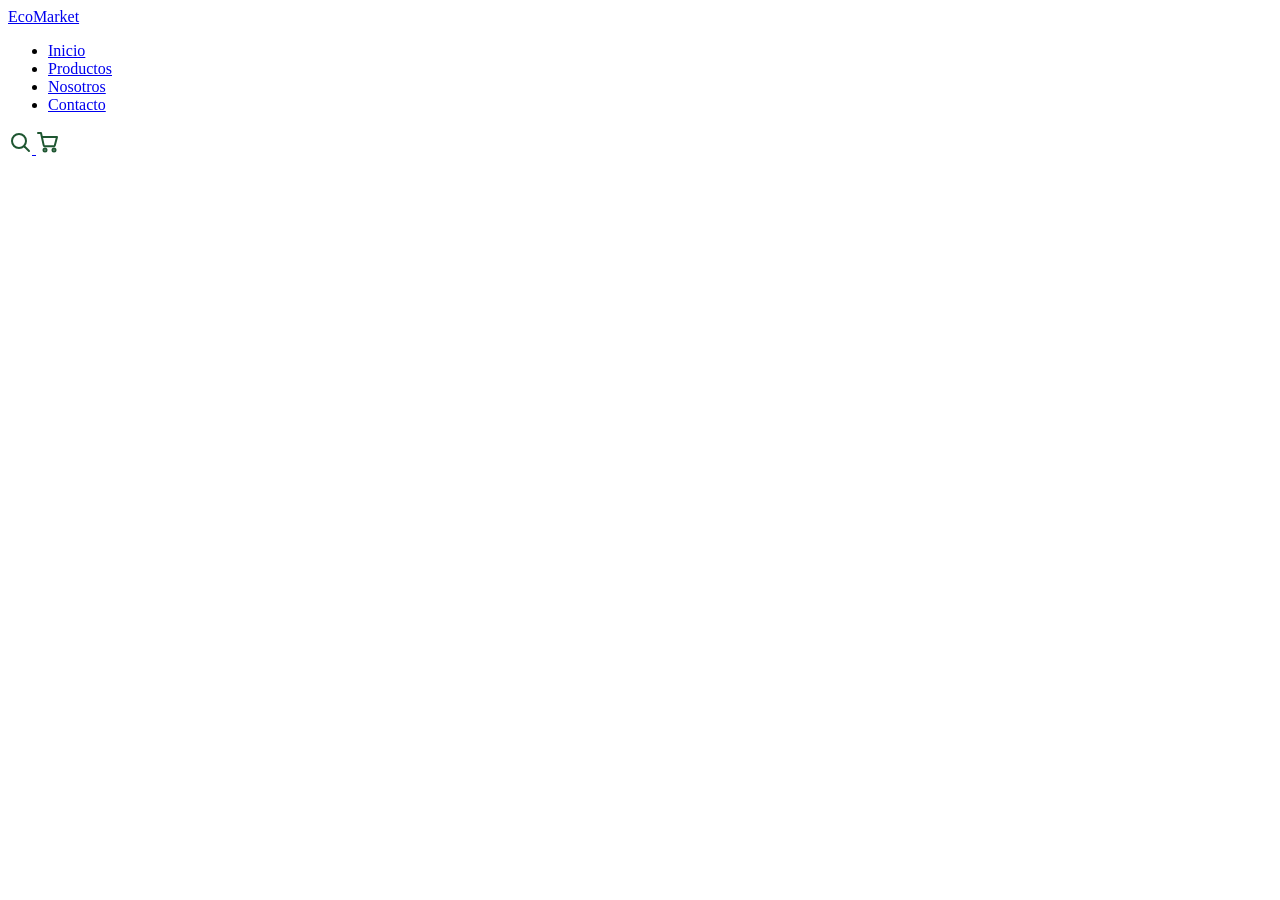
==== index.html @ 915c7585 "feat: estructura HTML del header" ====
<!DOCTYPE html>
<html lang="es">
<head>
    <meta charset="UTF-8">
    <meta name="viewport" content="width=device-width, initial-scale=1.0">
    <meta name="description" content="Tienda de productos sostenibles">
    <meta name="author" content="Juan Diego Velandia">
    <meta name="application-name" content="EcoMarket">
    <link rel="stylesheet" href="css/main.css">
    <link rel="stylesheet" href="css/layout.css">
    <title>EcoMarket | Compra responsable, vive sostenible</title>
    
</head>
<body>

    <header class="header">
    
        <a class="header__logo" href="index.html">EcoMarket</a>

        <nav class="menu" aria-label="Navegación principal">
            <ul class="menu__lista">
                <li><a class="menu__enlace menu__enlace--activo" href="index.html" aria-current="page">Inicio</a></li>
                <li><a class="menu__enlace" href="views/productos.html">Productos</a></li>
                <li><a class="menu__enlace" href="views/sobre-nosotros.html">Nosotros</a></li>
                <li><a class="menu__enlace" href="views/contacto.html">Contacto</a></li>
            </ul>
        </nav>

        <div class="acciones">
            <a class="acciones__enlace acciones__enlace--busqueda" href="views/productos.html">
                <img class="acciones__icono" src="img/icons/busqueda.svg" width="24" height="24" alt="Buscar productos">
            </a>
            <a class="acciones__enlace acciones__enlace--carrito" href="#">
                <img class="acciones__icono" src="img/icons/carrito.svg" width="24"  height="24" alt="Carrito de compras">
            </a>
        </div>
    
    </header>

    <main>

    </main>

    <footer>
        
    </footer>
    
    
    
</body>
</html>
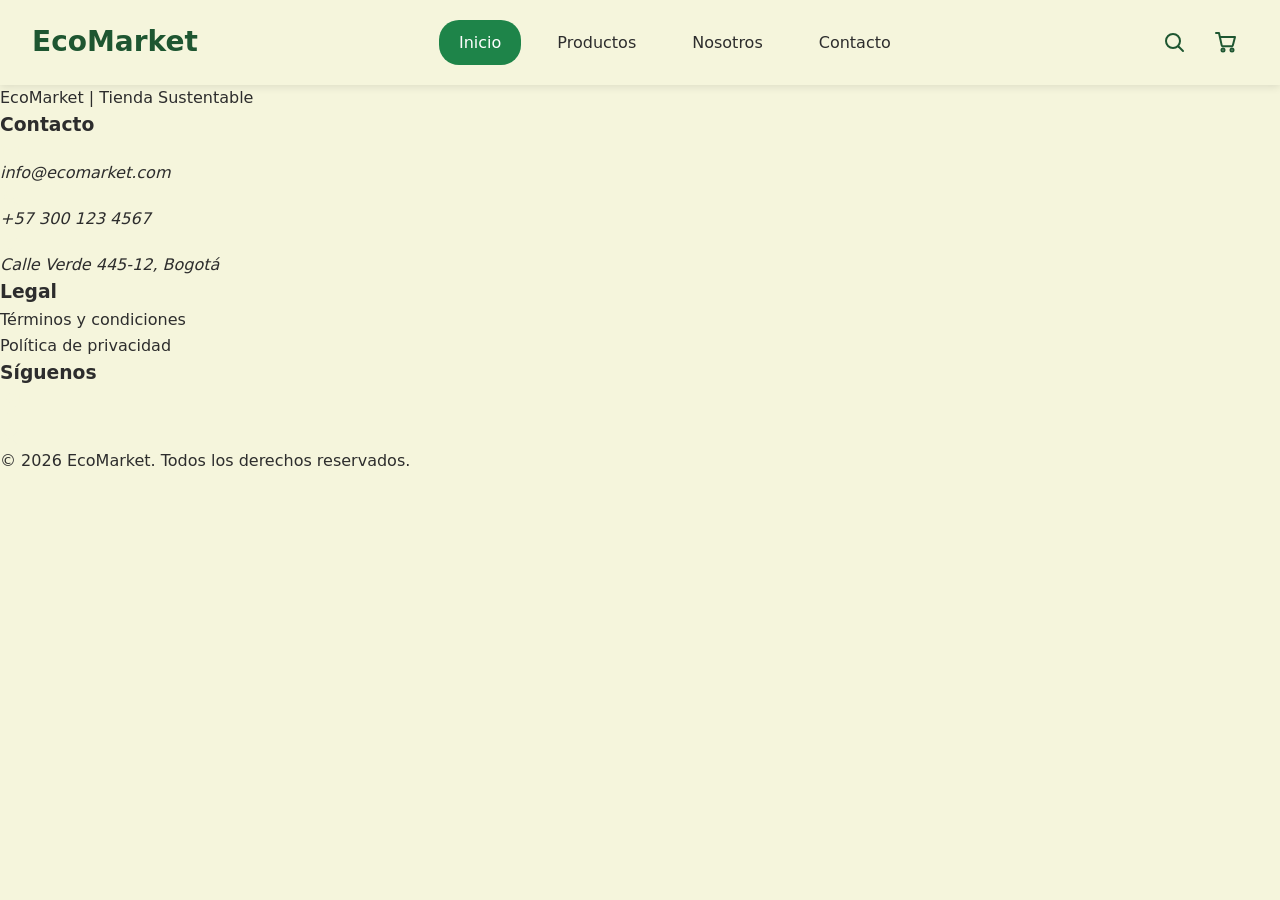
==== commit 59b3c496: "feat: estructura HTML del footer" ====
--- a/index.html
+++ b/index.html
@@ -41,10 +41,93 @@
 
     </main>
 
-    <footer>
+    <footer class="footer">
         
+        <p class="footer__logo">EcoMarket | Tienda Sustentable</p>
+
+        <div class="footer__columnas">
+        
+            <!-- Sección de Contacto -->
+        
+            <div class="footer__seccion">
+            
+                <h3 class="footer__titulo">Contacto</h3>
+            
+                <address class="footer__address">
+                    <ul class="footer__lista">
+                        <li class="footer__item">
+                            <a class="footer__enlace" href="mailto:info@ecomarket.com">
+                                <img class="footer__icono" src="img/icons/correo.svg" width="20" height="20" alt=""> 
+                                <span>info@ecomarket.com</span>
+                            </a>
+                        </li>
+                
+                        <li class="footer__item">
+                            <a class="footer__enlace" href="tel:+573001234567">
+                                <img class="footer__icono" src="img/icons/telefono.svg" width="20" height="20" alt="">
+                                <span>+57 300 123 4567</span>
+                            </a>
+                        </li>
+            
+                        <li class="footer__item">
+                            <a class="footer__enlace" href="https://www.google.com/maps/search/?api=1&query=Calle+Verde+445-12+Bogota" target="_blank" rel="noopener noreferrer">
+                                <img class="footer__icono" src="img/icons/ubicacion.svg" width="20" height="20" alt="">
+                                <span>Calle Verde 445-12, Bogotá</span>
+                            </a>
+                        </li>
+                    </ul>
+                </address>
+        
+            </div>
+
+            <!-- Sección Legal -->
+        
+            <nav class="footer__seccion" aria-label="Enlaces legales">
+            
+                <h3 class="footer__titulo">Legal</h3>
+            
+                <ul class="footer__lista">
+                    <li class="footer__item">
+                        <a class="footer__enlace" href="#">Términos y condiciones</a>
+                    </li>
+                    <li class="footer__item">
+                        <a class="footer__enlace" href="#">Política de privacidad</a>
+                    </li>
+                </ul>
+            </nav>
+
+            <!-- columna Síguenos -->
+
+             <nav class="footer__seccion" aria-label="Redes sociales">
+
+                <h3 class="footer__titulo">Síguenos</h3>
+
+                <ul class="footer__lista">
+                    <li class="footer__item">
+                        <a class="footer__enlace" href="https://instagram.com" target="_blank" rel="noopener noreferrer">
+                            <img class="footer__icono" src="img/icons/instagram.svg" width="20" height="20" alt="Instagram">
+                        </a>
+                    </li>
+                    <li class="footer__item">
+                        <a class="footer__enlace" href="https://facebook.com" target="_blank" rel="noopener noreferrer">
+                            <img class="footer__icono" src="img/icons/facebook.svg" width="20" height="20" alt="Facebook">
+                        </a>
+                    </li>
+                    <li class="footer__item">
+                        <a class="footer__enlace" href="https://x.com" target="_blank" rel="noopener noreferrer">
+                            <img class="footer__icono" src="img/icons/x.svg" width="20" height="20" alt="X">
+                        </a>
+                    </li>
+                </ul>
+             </nav>
+        
+        </div>
+
+        <p class="footer__copy">&copy; 2026 EcoMarket. Todos los derechos reservados.</p>
+
+
+
     </footer>
-    
     
     
 </body>
--- a/css/main.css
+++ b/css/main.css
@@ -0,0 +1,49 @@
+/* ===== Variables ===== */
+:root {
+    --color-verde-principal: #2ecc71;   
+    --color-verde-secundario: #27ae60;  
+    --color-verde-oscuro: #1e5631;      
+    --color-verde-boton: #1e8449;       
+    --color-verde-suave: #d5f5e3;       
+    --color-fondo: #f5f5dc;             
+    --color-texto: #2d2d2d;             
+    --color-blanco: #ffffff;
+
+    --fuente-base: system-ui, -apple-system, "Segoe UI", Roboto, Arial, sans-serif;
+
+    --espacio-s: 0.5rem;
+    --espacio-m: 1rem;
+    --espacio-l: 2rem;
+}
+
+/* ===== Reset ===== */
+*,
+*::before,
+*::after {
+    box-sizing: border-box;  
+    margin: 0;                
+    padding: 0;               
+}
+
+/* ===== Base ===== */
+body {
+    font-family: var(--fuente-base);   
+    font-size: 1rem;                   
+    line-height: 1.6;                  
+    color: var(--color-texto);
+    background-color: var(--color-fondo);
+}
+
+a {
+    color: inherit;            
+    text-decoration: none;     
+}
+
+ul {
+    list-style: none;          
+}
+
+img {
+    display: block;            
+    max-width: 100%;           
+}
--- a/css/layout.css
+++ b/css/layout.css
@@ -0,0 +1,108 @@
+/* ===== HEADER ===== */
+.header {
+    position: sticky;                          
+    top: 0;                                    
+    z-index: 100;                             
+    display: flex;                             
+    flex-wrap: wrap;                          
+    align-items: center;                       
+    justify-content: space-between;            
+    padding: var(--espacio-m);
+    background-color: var(--color-fondo);      
+    box-shadow: 0 2px 8px rgba(0, 0, 0, 0.1);  
+}
+
+.header__logo {
+    order: 1;                                  
+    font-size: 1.75rem;
+    font-weight: 700;                          
+    color: var(--color-verde-oscuro);
+}
+
+/* ===== MENÚ ===== */
+.menu {
+    order: 3;                                  
+    width: 100%;                               
+}
+
+.menu__lista {
+    display: flex;                             
+    flex-wrap: wrap;                           
+    justify-content: space-between;            
+}
+
+.menu__enlace {
+    display: block;                            
+    padding: 0.75rem 0.5rem;                   
+    font-size: 0.95rem;                        
+    border-radius: 20px;                        
+    transition: background-color 0.2s;         
+}
+
+.menu__enlace:hover {
+    background-color: var(--color-verde-suave);
+}
+
+.menu__enlace--activo {
+    background-color: var(--color-verde-boton);
+    color: var(--color-blanco);                
+}
+
+/* ===== ACCESOS ===== */
+.acciones {
+    order: 2;                                  
+    display: flex;                             
+    gap: var(--espacio-s);                     
+}
+
+.acciones__enlace {
+    display: flex;                             
+    align-items: center;
+    justify-content: center;
+    width: 44px;                               
+    height: 44px;
+    border-radius: 50%;                        
+    transition: background-color 0.2s;
+}
+
+.acciones__enlace:hover {
+    background-color: var(--color-verde-suave);
+}
+
+.acciones__icono {
+    width: 24px;                              
+    height: 24px;
+}
+
+/* ===== FOCO PARA TECLADO ===== */
+.header a:focus-visible {
+    outline: 3px solid var(--color-verde-secundario);   
+    outline-offset: 2px;                                
+}
+
+/* ===== HEADER EN ESCRITORIO ===== */
+@media (min-width: 1024px) {
+    .header {
+        flex-wrap: nowrap;                     
+        padding: 1.25rem var(--espacio-l);
+        min-height: 80px;
+    }
+
+    .menu {
+        order: 2;                              
+        width: auto;                           
+    }
+
+    .menu__lista {
+        gap: var(--espacio-m);                 
+    }
+
+    .menu__enlace {
+        padding: 0.6rem 1.25rem;                  
+        font-size: 1rem;
+    }
+
+    .acciones {
+        order: 3;                              
+    }
+}
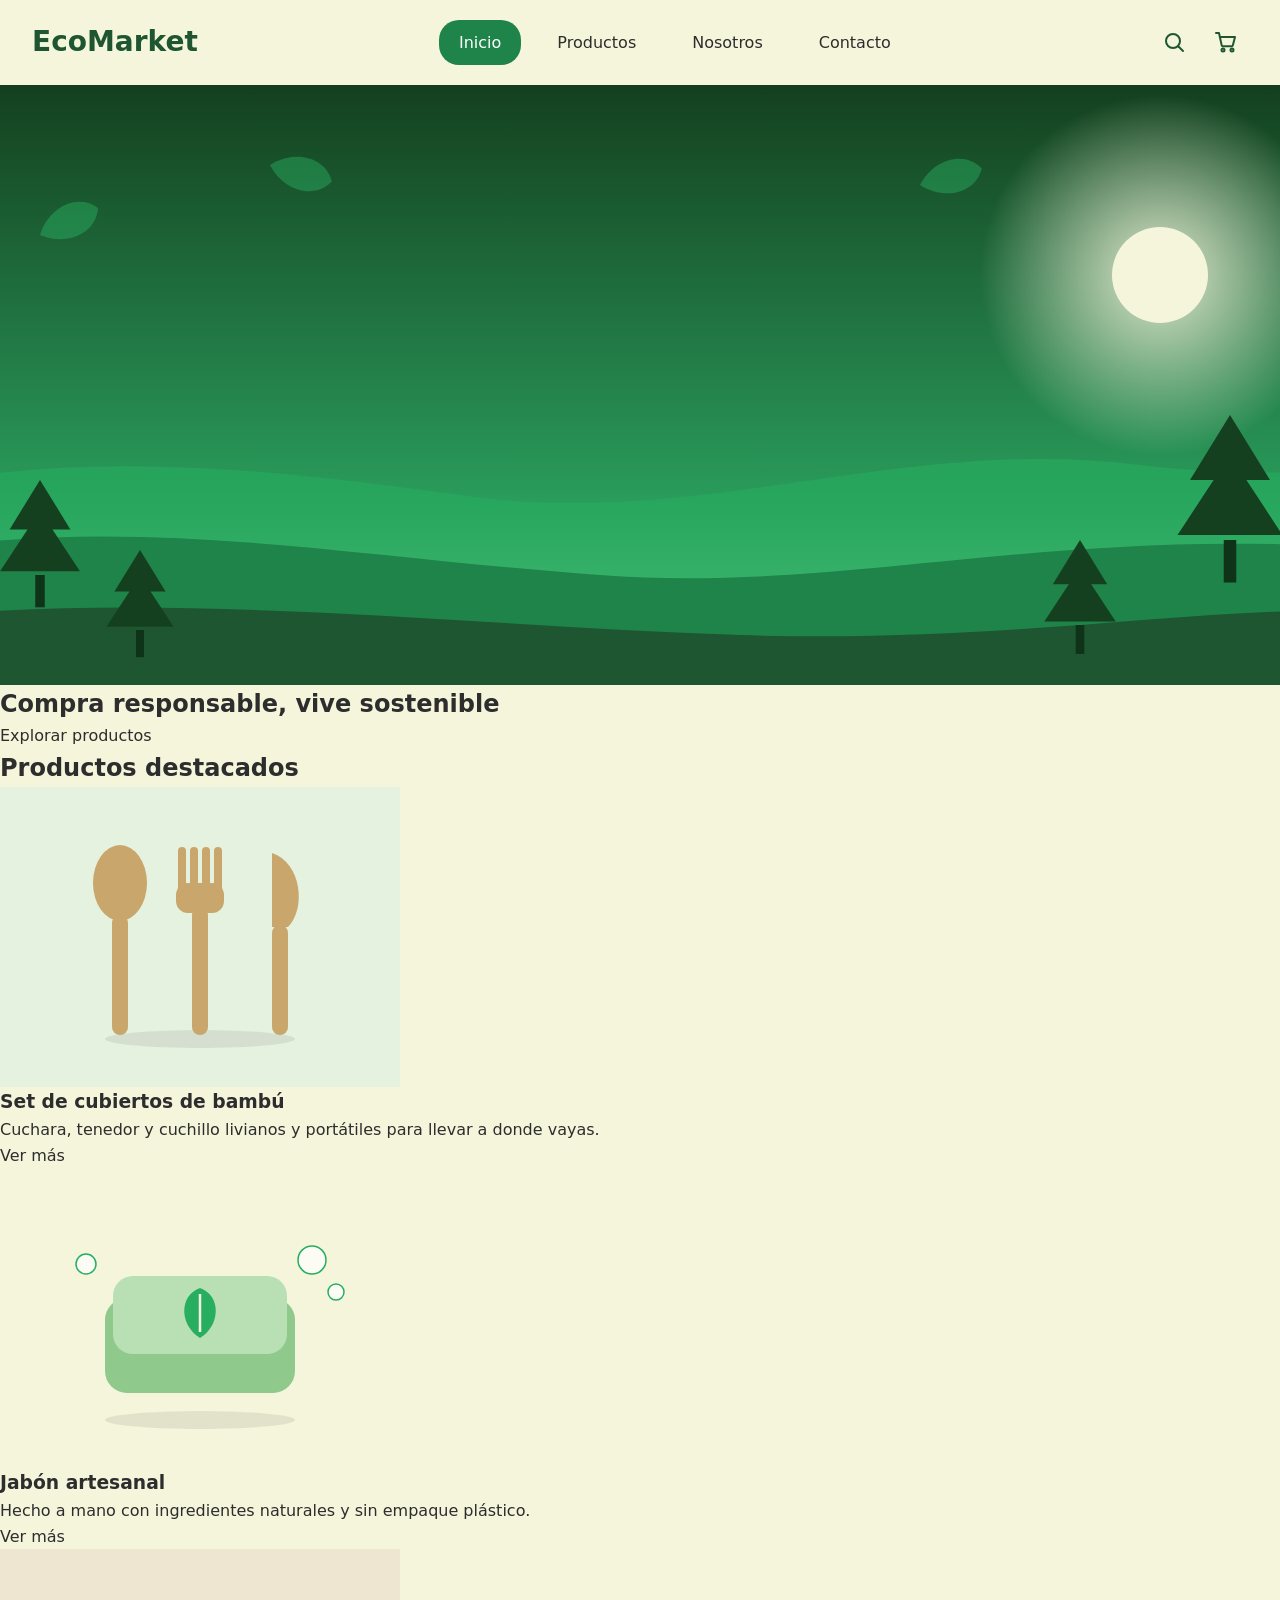
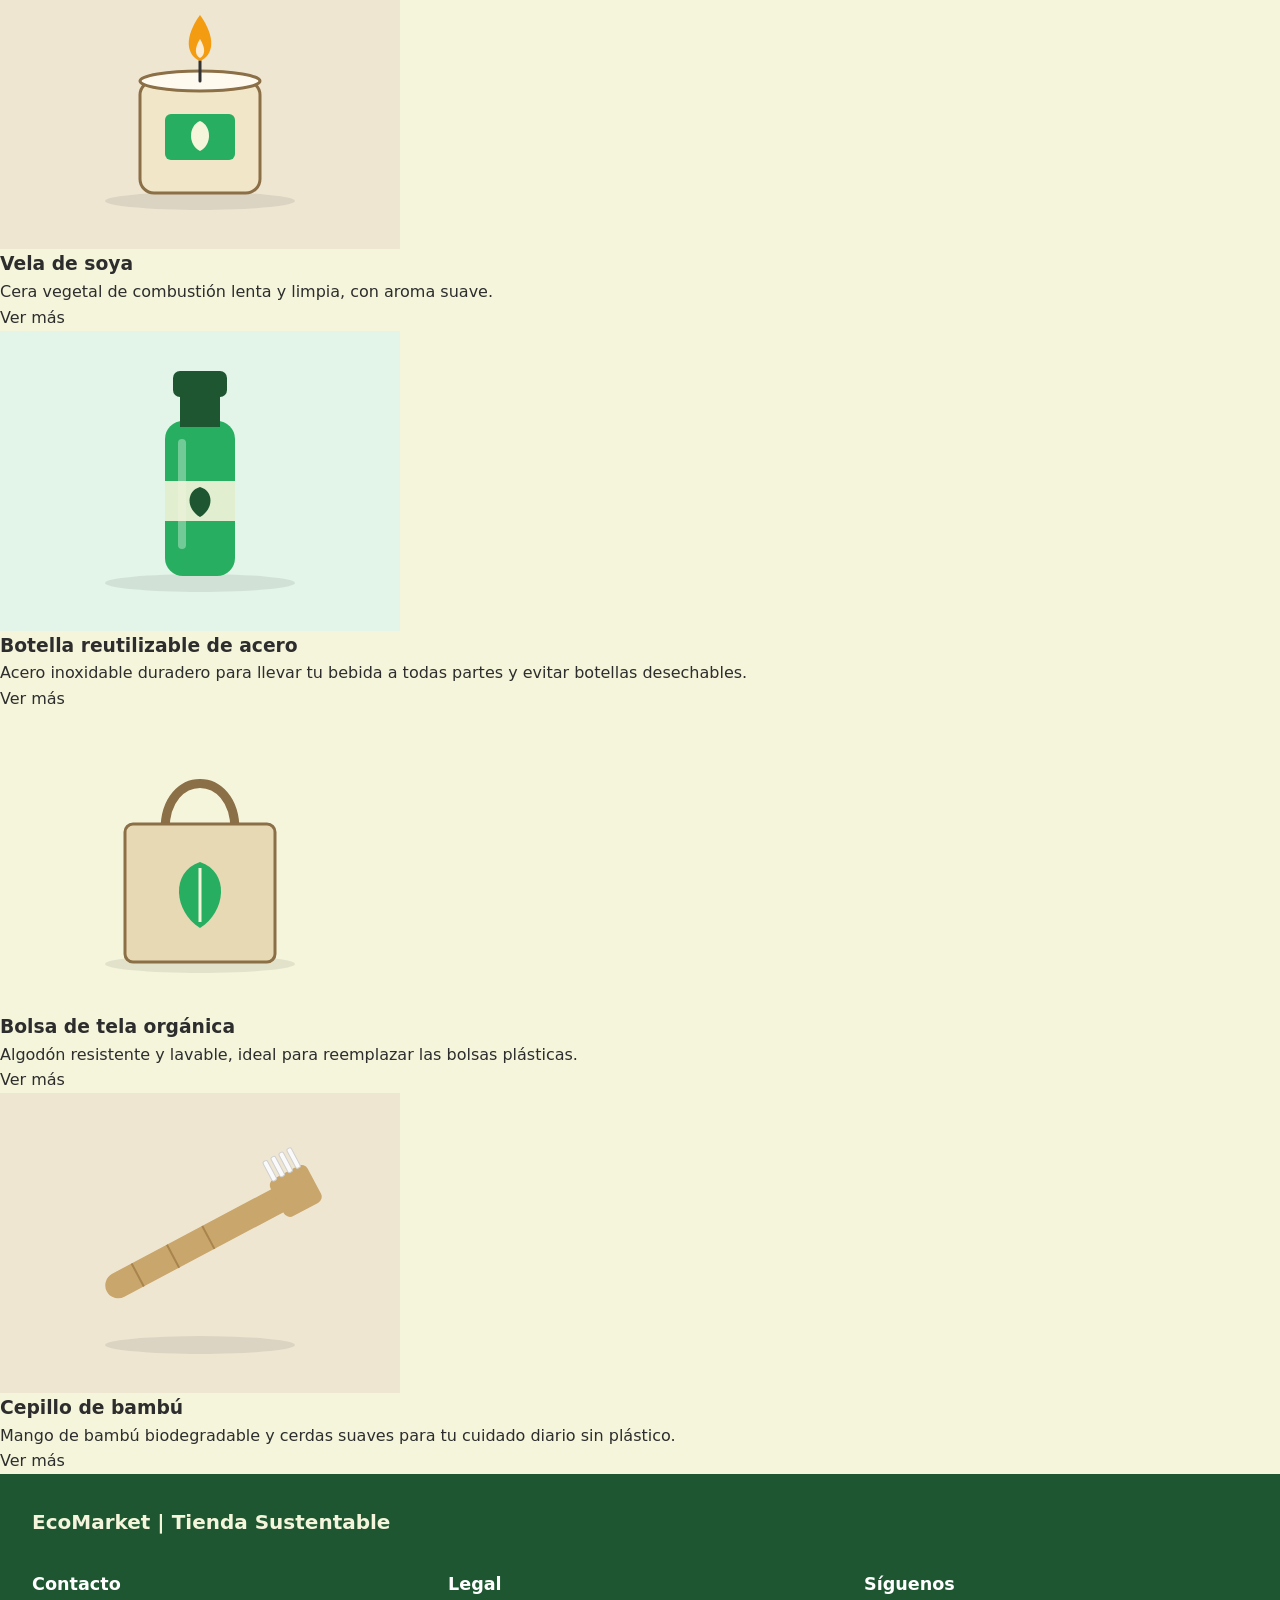
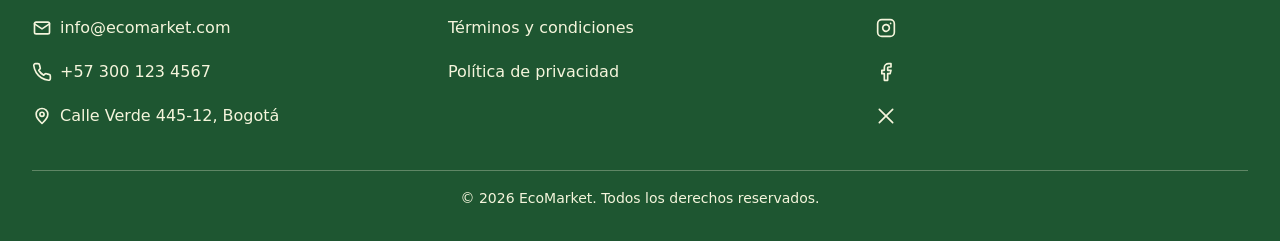
==== commit 31972f80: "feat: :sparkles: estructura HTML de la página de inicio" ====
--- a/index.html
+++ b/index.html
@@ -37,10 +37,72 @@
     
     </header>
 
-    <main>
+    <main class="main">
+
+        <section class="hero">
+            
+            <img class="hero__imagen" src="img/hero/hero.svg" width="1600" height="600" alt="">
+
+            <div class="hero__contenido">
+                <h1 class="hero__titulo">Compra responsable, vive sostenible</h1>
+                <a class="boton hero__cta" href="views/productos.html">Explorar productos</a>
+            </div>
+
+        </section>
+
+        <section class="destacados">
+            
+            <h2 class="destacados__titulo">Productos destacados</h2>
+
+            <div class="destacados__grid">
+
+                <article class="tarjeta">
+                    <img class="tarjeta__imagen" src="img/products/cubiertos.svg" width="400" height="300" loading="lazy" alt="Cuchara, tenedor y cuchillo de bambú">
+                    <h3 class="tarjeta__nombre">Set de cubiertos de bambú</h3>
+                    <p class="tarjeta__descripcion">Cuchara, tenedor y cuchillo livianos y portátiles para llevar a donde vayas.</p>
+                    <a class="boton tarjeta__boton" href="views/productos.html" aria-label="Ver más: Set de cubiertos de bambú">Ver más</a>
+                </article>
+
+                <article class="tarjeta">
+                    <img class="tarjeta__imagen" src="img/products/jabon.svg" width="400" height="300" loading="lazy" alt="Barra de jabón artesanal verde con una hoja">
+                    <h3 class="tarjeta__nombre">Jabón artesanal</h3>
+                    <p class="tarjeta__descripcion">Hecho a mano con ingredientes naturales y sin empaque plástico.</p>
+                    <a class="boton tarjeta__boton" href="views/productos.html" aria-label="Ver más: Jabón artesanal">Ver más</a>
+                </article>
+
+                <article class="tarjeta">
+                    <img class="tarjeta__imagen" src="img/products/vela.svg" width="400" height="300" loading="lazy" alt="Vela de soya en frasco de vidrio encendida">
+                    <h3 class="tarjeta__nombre">Vela de soya</h3>
+                    <p class="tarjeta__descripcion">Cera vegetal de combustión lenta y limpia, con aroma suave.</p>
+                    <a class="boton tarjeta__boton" href="views/productos.html" aria-label="Ver más: Vela de soya">Ver más</a>
+                </article>
+
+                <article class="tarjeta">
+                    <img class="tarjeta__imagen" src="img/products/botella.svg" width="400" height="300" loading="lazy" alt="Botella reutilizable de acero inoxidable verde">
+                    <h3 class="tarjeta__nombre">Botella reutilizable de acero</h3>
+                    <p class="tarjeta__descripcion">Acero inoxidable duradero para llevar tu bebida a todas partes y evitar botellas desechables.</p>
+                    <a class="boton tarjeta__boton" href="views/productos.html" aria-label="Ver más: Botella reutilizable de acero">Ver más</a>
+                </article>
+
+                <article class="tarjeta">
+                    <img class="tarjeta__imagen" src="img/products/bolsa.svg" width="400" height="300" loading="lazy" alt="Bolsa de tela color crema con una hoja verde">
+                    <h3 class="tarjeta__nombre">Bolsa de tela orgánica</h3>
+                    <p class="tarjeta__descripcion">Algodón resistente y lavable, ideal para reemplazar las bolsas plásticas.</p>
+                    <a class="boton tarjeta__boton" href="views/productos.html" aria-label="Ver más: Bolsa de tela orgánica">Ver más</a>
+                </article>
+
+                <article class="tarjeta">
+                    <img class="tarjeta__imagen" src="img/products/cepillo.svg" width="400" height="300" loading="lazy" alt="Cepillo de dientes con mango de bambú">
+                    <h3 class="tarjeta__nombre">Cepillo de bambú</h3>
+                    <p class="tarjeta__descripcion">Mango de bambú biodegradable y cerdas suaves para tu cuidado diario sin plástico.</p>
+                    <a class="boton tarjeta__boton" href="views/productos.html" aria-label="Ver más: Cepillo de bambú">Ver más</a>
+                </article>
+
+            </div>
+        </section>
 
     </main>
-
+    
     <footer class="footer">
         
         <p class="footer__logo">EcoMarket | Tienda Sustentable</p>
--- a/css/layout.css
+++ b/css/layout.css
@@ -105,4 +105,121 @@
     .acciones {
         order: 3;                              
     }
+}
+
+/* ===================== FOOTER ===================== */
+.footer {
+    padding: var(--espacio-l) var(--espacio-m);
+    background-color: var(--color-verde-oscuro);   
+    color: var(--color-fondo);                     
+}
+
+.footer__logo {
+    margin-bottom: var(--espacio-l);
+    font-size: 1.25rem;
+    font-weight: 700;
+}
+
+/* ----- Columnas ----- */
+.footer__columnas {
+    display: grid;
+    grid-template-columns: 1fr;                    
+    gap: var(--espacio-l);
+}
+
+.footer__titulo {
+    margin-bottom: var(--espacio-s);
+    font-size: 1.1rem;                          
+    color: var(--color-blanco);
+}
+
+.footer__address {
+    font-style: normal;                          
+}
+
+/* ----- Listas y enlaces ----- */
+.footer__lista {
+    display: flex;
+    flex-direction: column;                      
+}
+
+.footer__enlace {
+    display: inline-flex;                         
+    align-items: center;                       
+    justify-content: center;                      
+    gap: var(--espacio-s);                       
+    min-width: 44px;                               
+    min-height: 44px;                              
+    transition: color 0.2s;
+}
+
+.footer__enlace:hover {
+    color: var(--color-blanco);
+    text-decoration: underline;                   
+}
+
+.footer__enlace:hover .footer__icono {
+    opacity: 0.75;                                 
+}
+
+.footer__icono {
+    flex-shrink: 0;                                
+}
+
+.footer a:focus-visible {
+    outline: 3px solid var(--color-verde-principal);
+    outline-offset: 2px;
+}
+
+/* ----- Copyright ----- */
+.footer__copy {
+    margin-top: var(--espacio-l);
+    padding-top: var(--espacio-m);
+    border-top: 1px solid rgba(245, 245, 220, 0.3);   
+    font-size: 0.875rem;
+    text-align: center;
+}
+
+/* ===================== TABLET (768px) ===================== */
+@media (min-width: 768px) {
+    .footer__columnas {
+        grid-template-columns: repeat(2, 1fr);     
+    }
+}
+
+/* ===================== ESCRITORIO (1024px) ===================== */
+@media (min-width: 1024px) {
+    /* Header en una sola fila */
+    .header {
+        flex-wrap: nowrap;
+        padding: 1.25rem var(--espacio-l);
+        min-height: 80px;                          
+    }
+
+    .menu {
+        order: 2;                                 
+        width: auto;
+    }
+
+    .menu__lista {
+        gap: var(--espacio-m);
+    }
+
+    .menu__enlace {
+        padding: 0.6rem 1.25rem;
+        font-size: 1rem;
+    }
+
+    .acciones {
+        order: 3;                                  
+    }
+
+    /* Footer en tres columnas */
+    .footer {
+        padding: var(--espacio-l);
+    }
+
+    .footer__columnas {
+        grid-template-columns: repeat(3, 1fr);
+    }
 }
